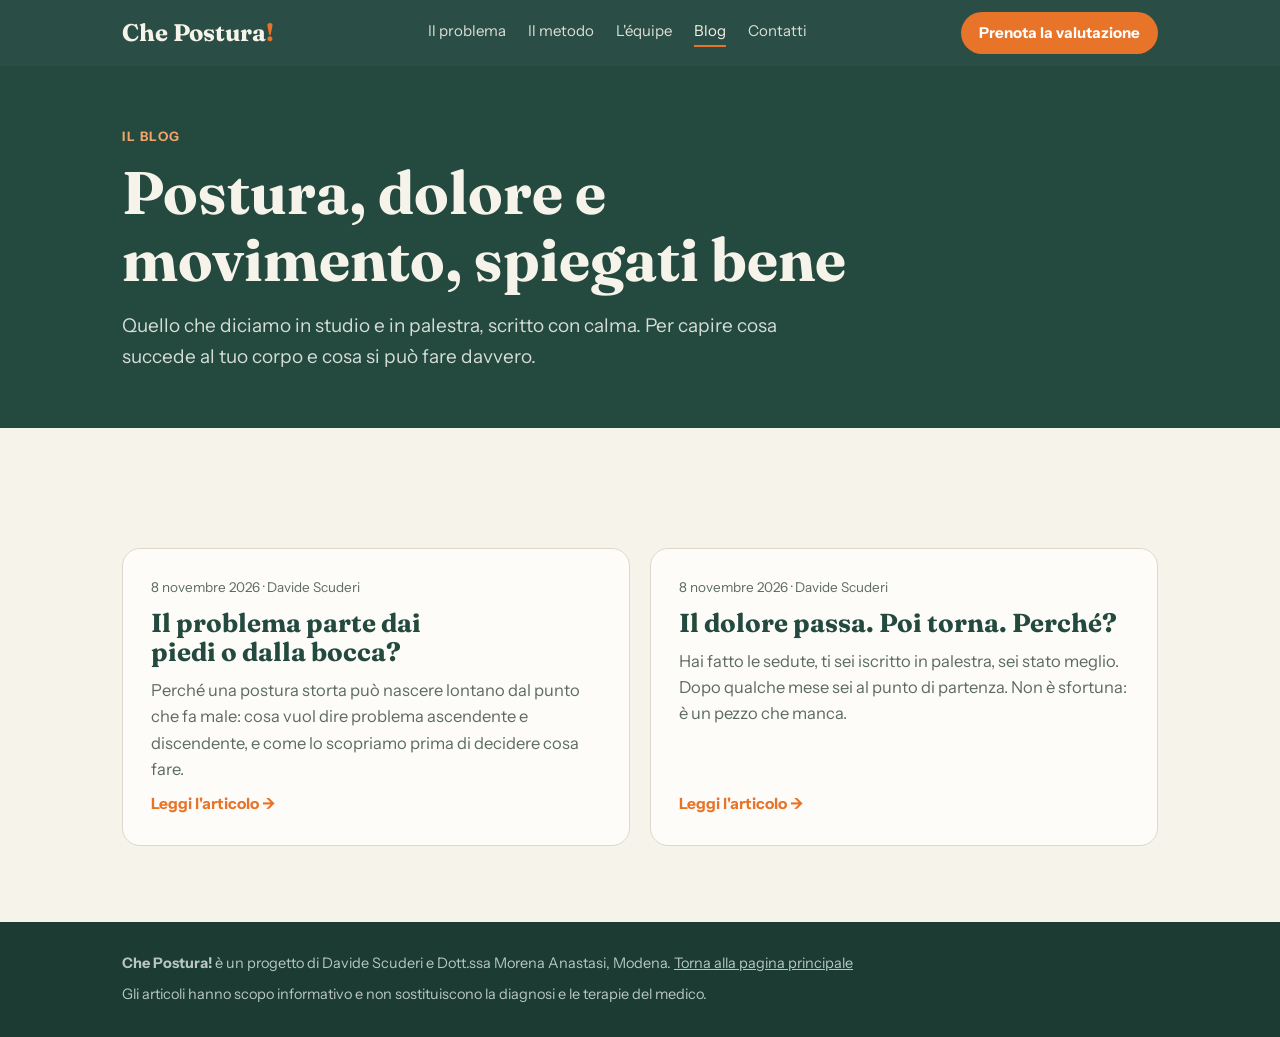
==== blog/index.html @ 0aff05c9 "Aggiungi il blog con i primi due articoli Pagina elenco in blog/, sezione «Dal blog» e voce di menu " ====
<!DOCTYPE html>
<html lang="it">
<head>
  <meta charset="UTF-8">
  <meta name="viewport" content="width=device-width, initial-scale=1">
  <title>Blog — Che Postura! Modena</title>
  <meta name="description" content="Articoli di Davide Scuderi e Morena Anastasi su postura, dolore che torna, esercizi su misura e lavoro d'équipe. Il blog di Che Postura!, Modena.">
  <link rel="canonical" href="https://davidemcb.github.io/che-postura/blog/">
  <link rel="preconnect" href="https://fonts.googleapis.com">
  <link rel="preconnect" href="https://fonts.gstatic.com" crossorigin>
  <link rel="stylesheet" href="https://fonts.googleapis.com/css2?family=Fraunces:opsz,wght@9..144,600;9..144,700&family=Instrument+Sans:wght@400;600;700&display=swap">
  <link rel="stylesheet" href="../stile.css">
</head>
<body>

<header class="testata">
  <div class="contenitore">
    <a class="marchio" href="../">Che Postura<span>!</span></a>
    <nav>
      <a href="../#problema">Il problema</a>
      <a href="../#metodo">Il metodo</a>
      <a href="../#equipe">L'équipe</a>
      <a class="attivo" href="./">Blog</a>
      <a href="../#contatti">Contatti</a>
    </nav>
    <a class="bottone" href="https://calendly.com/infokinesiologia/consulenza" target="_blank" rel="noopener">Prenota la valutazione</a>
  </div>
</header>

<main>
  <div class="blog-testa">
    <div class="contenitore">
      <div class="occhiello">Il blog</div>
      <h1>Postura, dolore e movimento, spiegati bene</h1>
      <p class="sotto">Quello che diciamo in studio e in palestra, scritto con calma. Per capire cosa succede al tuo corpo e cosa si può fare davvero.</p>
    </div>
  </div>

  <section>
    <div class="contenitore">
      <div class="articoli">

        <!-- Nuovi articoli: aggiungere una scheda in cima a questo elenco -->

        <a class="articolo-scheda" href="ascendente-o-discendente.html">
          <div class="meta">8 novembre 2026 · Davide Scuderi</div>
          <h2>Il problema parte dai piedi o dalla bocca?</h2>
          <p>Perché una postura storta può nascere lontano dal punto che fa male: cosa vuol dire problema ascendente e discendente, e come lo scopriamo prima di decidere cosa fare.</p>
          <span class="leggi">Leggi l'articolo</span>
        </a>

        <a class="articolo-scheda" href="perche-il-dolore-torna.html">
          <div class="meta">8 novembre 2026 · Davide Scuderi</div>
          <h2>Il dolore passa. Poi torna. Perché?</h2>
          <p>Hai fatto le sedute, ti sei iscritto in palestra, sei stato meglio. Dopo qualche mese sei al punto di partenza. Non è sfortuna: è un pezzo che manca.</p>
          <span class="leggi">Leggi l'articolo</span>
        </a>

      </div>
    </div>
  </section>
</main>

<footer>
  <div class="contenitore">
    <p><b>Che Postura!</b> è un progetto di Davide Scuderi e Dott.ssa Morena Anastasi, Modena. <a href="../">Torna alla pagina principale</a></p>
    <p>Gli articoli hanno scopo informativo e non sostituiscono la diagnosi e le terapie del medico.</p>
  </div>
</footer>

</body>
</html>
---- stile.css ----
:root {
  --verde: #2F5D51;
  --verde-scuro: #24493F;
  --arancio: #E8742A;
  --arancio-chiaro: #F2A46C;
  --crema: #F6F3EA;
  --carta: #FDFCF8;
  --sabbia: #ECE8DA;
  --inchiostro: #22302B;
  --tenue: #5C6B64;
  --linea: #DDD9C9;
  --rosso: #A6522E;
  --serif: 'Fraunces', Georgia, serif;
  --sans: 'Instrument Sans', 'Segoe UI', Arial, sans-serif;
}

* { margin: 0; padding: 0; box-sizing: border-box; }
html { scroll-behavior: smooth; }
body { font-family: var(--sans); font-size: 17px; line-height: 1.6; color: var(--inchiostro); background: var(--crema); }
img { max-width: 100%; display: block; }
a { color: inherit; }

.contenitore { max-width: 1080px; margin: 0 auto; padding: 0 22px; }
section { padding: 76px 0; }
.occhiello { font-size: 13px; font-weight: 700; letter-spacing: .12em; text-transform: uppercase; color: var(--arancio); }
h1, h2, h3 { font-family: var(--serif); font-weight: 700; line-height: 1.12; color: var(--verde-scuro); text-wrap: balance; }
h2 { font-size: clamp(30px, 4.4vw, 44px); margin-top: 10px; }
h3 { font-size: 22px; }
.sotto { font-size: 19px; color: var(--tenue); max-width: 720px; margin-top: 18px; }

.bottone { display: inline-block; background: var(--arancio); color: #fff; font-weight: 700; text-decoration: none; padding: 15px 26px; border-radius: 40px; font-size: 17px; }
.bottone:hover { background: #D56520; }
.bottone.chiaro { background: transparent; color: var(--crema); border: 2px solid rgba(246,243,234,.5); }
.bottone.chiaro:hover { background: rgba(246,243,234,.12); }
.bottone.verde { background: var(--verde-scuro); }
.bottone.verde:hover { background: var(--verde); }

/* ---------- testata ---------- */
.testata { position: sticky; top: 0; z-index: 10; background: rgba(36,73,63,.97); color: var(--crema); }
.testata .contenitore { display: flex; align-items: center; justify-content: space-between; gap: 18px; padding-top: 12px; padding-bottom: 12px; }
.marchio { font-family: var(--serif); font-weight: 700; font-size: 24px; text-decoration: none; color: var(--crema); white-space: nowrap; }
.marchio span { color: var(--arancio); }
.testata nav { display: flex; gap: 22px; font-size: 15px; }
.testata nav a { text-decoration: none; opacity: .88; }
.testata nav a:hover { opacity: 1; }
.testata .bottone { padding: 9px 18px; font-size: 15px; white-space: nowrap; }

/* ---------- apertura ---------- */
.apertura { background: var(--verde-scuro); color: var(--crema); padding: 70px 0 84px; }
.apertura .contenitore { display: grid; grid-template-columns: 1.15fr .85fr; gap: 54px; align-items: center; }
.apertura .occhiello { color: var(--arancio-chiaro); }
.apertura h1 { color: var(--crema); font-size: clamp(56px, 9vw, 104px); line-height: .98; margin-top: 14px; letter-spacing: -.01em; }
.apertura h1 span { color: var(--arancio); }
.apertura .promessa { font-family: var(--serif); font-weight: 600; font-size: clamp(24px, 3.2vw, 32px); line-height: 1.22; margin-top: 26px; }
.apertura .spiega { font-size: 19px; color: #D5DDD6; margin-top: 18px; max-width: 560px; }
.apertura .azioni { display: flex; flex-wrap: wrap; gap: 12px; margin-top: 30px; }
.apertura figure { position: relative; }
.apertura figure img { border-radius: 22px; width: 100%; aspect-ratio: 560 / 500; object-fit: cover; }
.somma { position: absolute; left: -18px; top: 24px; background: var(--arancio-chiaro); color: var(--verde-scuro); font-family: var(--serif); font-weight: 700; font-size: 26px; padding: 8px 22px 11px; border-radius: 40px; box-shadow: 0 10px 26px rgba(0,0,0,.25); }

/* ---------- il problema ---------- */
.giro { display: grid; grid-template-columns: repeat(4, 1fr); gap: 16px; margin-top: 40px; counter-reset: giro; }
.giro li { list-style: none; background: var(--carta); border: 1px solid var(--linea); border-radius: 16px; padding: 22px 20px; position: relative; }
.giro li::before { counter-increment: giro; content: counter(giro); font-family: var(--serif); font-weight: 700; font-size: 30px; color: var(--linea); display: block; line-height: 1; margin-bottom: 10px; }
.giro b { display: block; font-size: 17px; margin-bottom: 4px; }
.giro span { font-size: 15.5px; color: var(--tenue); line-height: 1.5; display: block; }
.esito { margin-top: 26px; background: var(--sabbia); border-left: 5px solid var(--rosso); border-radius: 0 16px 16px 0; padding: 24px 28px; }
.esito p { font-family: var(--serif); font-weight: 600; font-size: 23px; line-height: 1.3; color: var(--inchiostro); }
.esito small { display: block; font-family: var(--sans); font-weight: 400; font-size: 17px; color: var(--tenue); margin-top: 10px; line-height: 1.55; }

.equipe-manca { display: grid; grid-template-columns: 1fr 1fr; gap: 44px; align-items: start; }
.equipe-manca ul { list-style: none; margin-top: 8px; }
.equipe-manca li { position: relative; padding: 14px 0 14px 34px; border-bottom: 1px solid var(--linea); }
.equipe-manca li::before { content: '✕'; position: absolute; left: 0; top: 13px; color: var(--rosso); font-weight: 700; font-size: 19px; }
.scuro { background: var(--carta); }

/* ---------- metodo ---------- */
.passi { margin-top: 44px; display: grid; gap: 14px; }
.passo { display: grid; grid-template-columns: 64px 1fr 190px; gap: 22px; align-items: center; background: var(--carta); border: 1px solid var(--linea); border-radius: 18px; padding: 24px 26px; }
.passo .n { width: 56px; height: 56px; border-radius: 50%; background: var(--verde); color: #fff; font-family: var(--serif); font-weight: 700; font-size: 26px; display: flex; align-items: center; justify-content: center; }
.passo p { color: var(--tenue); margin-top: 6px; font-size: 16.5px; }
.passo .chi { font-size: 13px; font-weight: 700; letter-spacing: .08em; text-transform: uppercase; color: var(--arancio); text-align: right; }
.passo.insieme { background: var(--verde-scuro); border-color: var(--verde-scuro); }
.passo.insieme h3, .passo.insieme p { color: var(--crema); }
.passo.insieme p { opacity: .86; }
.passo.insieme .n { background: var(--arancio); }
.passo.insieme .chi { color: var(--arancio-chiaro); }

/* ---------- 1 + 1 = 3 ---------- */
.tre { background: var(--verde-scuro); color: var(--crema); }
.tre h2 { color: var(--crema); }
.tre .uguale { font-family: var(--serif); font-weight: 700; font-size: clamp(64px, 11vw, 124px); line-height: 1; letter-spacing: -.01em; }
.tre .uguale span { color: var(--arancio); }
.tre .sotto { color: #D5DDD6; }
.confronto { display: grid; grid-template-columns: 1fr 1fr; gap: 20px; margin-top: 40px; }
.confronto > div { border-radius: 18px; padding: 28px; }
.confronto .classico { background: rgba(246,243,234,.08); border: 1px solid rgba(246,243,234,.2); }
.confronto .nostro { background: var(--crema); color: var(--inchiostro); }
.confronto b.t { display: block; font-size: 13px; letter-spacing: .1em; text-transform: uppercase; margin-bottom: 12px; opacity: .8; }
.confronto .nostro b.t { font-family: var(--serif); font-size: 24px; letter-spacing: 0; text-transform: none; color: var(--verde-scuro); opacity: 1; }
.confronto ul { list-style: none; }
.confronto li { position: relative; padding: 9px 0 9px 30px; font-size: 16.5px; line-height: 1.45; }
.confronto li::before { position: absolute; left: 0; top: 8px; font-weight: 700; font-size: 18px; }
.confronto .classico li::before { content: '✕'; color: var(--arancio-chiaro); }
.confronto .nostro li::before { content: '✓'; color: var(--arancio); }

/* ---------- équipe ---------- */
.persone { display: grid; grid-template-columns: 1fr 1fr; gap: 20px; margin-top: 40px; }
.persona { background: var(--carta); border: 1px solid var(--linea); border-radius: 18px; padding: 28px; display: grid; grid-template-columns: 96px 1fr; gap: 20px; align-items: start; }
.persona img { width: 96px; height: 96px; border-radius: 50%; object-fit: cover; }
.persona .ruolo { font-size: 13px; font-weight: 700; letter-spacing: .08em; text-transform: uppercase; color: var(--arancio); }
.persona .titolo { font-size: 15px; color: var(--tenue); margin-top: 2px; }
.persona p { margin-top: 12px; font-size: 16.5px; }

.direzioni { display: grid; grid-template-columns: 1fr 1fr; gap: 20px; margin-top: 20px; }
.direzione { background: var(--sabbia); border-radius: 18px; padding: 28px; }
.direzione .freccia { font-family: var(--serif); font-weight: 700; font-size: 40px; line-height: 1; color: var(--arancio); }
.direzione h3 { margin-top: 10px; }
.direzione .quando { font-size: 13px; font-weight: 700; letter-spacing: .08em; text-transform: uppercase; color: var(--tenue); margin-top: 6px; }
.direzione p { margin-top: 12px; font-size: 16.5px; }
.catena { margin-top: 20px; font-size: 16.5px; color: var(--tenue); max-width: 760px; }

/* ---------- per chi ---------- */
.segni { list-style: none; display: grid; grid-template-columns: 1fr 1fr; gap: 12px 28px; margin-top: 34px; }
.segni li { position: relative; padding: 14px 0 14px 40px; border-bottom: 1px solid var(--linea); }
.segni li::before { content: '✓'; position: absolute; left: 0; top: 13px; width: 26px; height: 26px; border-radius: 50%; background: var(--verde); color: #fff; font-size: 15px; font-weight: 700; display: flex; align-items: center; justify-content: center; }

/* ---------- voci ---------- */
.voci { display: grid; grid-template-columns: 1fr 1fr; gap: 28px; margin-top: 36px; align-items: start; }
.voci-di { display: grid; gap: 14px; }
.voci-di .di { display: flex; align-items: center; gap: 14px; margin-bottom: 4px; }
.voci-di .di img { width: 60px; height: 60px; border-radius: 50%; object-fit: cover; }
.voci-di .di b { display: block; font-size: 18px; }
.voci-di .di span { font-size: 14.5px; color: var(--tenue); }
.voci-di .di .stelle { color: var(--arancio); }
.voci blockquote { background: var(--carta); border: 1px solid var(--linea); border-radius: 18px; padding: 26px; font-family: var(--serif); font-weight: 600; font-size: 18px; line-height: 1.38; }
.voci cite { display: block; font-family: var(--sans); font-style: normal; font-weight: 400; font-size: 14px; color: var(--tenue); margin-top: 14px; }
.stelle { color: var(--arancio); letter-spacing: .1em; }

/* ---------- contatti ---------- */
.contatti { background: var(--verde-scuro); color: var(--crema); }
.contatti h2 { color: var(--crema); }
.contatti .sotto { color: #D5DDD6; }
.recapiti { display: grid; grid-template-columns: 1fr 1fr; gap: 20px; margin-top: 40px; }
.recapito { background: var(--crema); color: var(--inchiostro); border-radius: 18px; padding: 30px; }
.recapito .ruolo { font-size: 13px; font-weight: 700; letter-spacing: .08em; text-transform: uppercase; color: var(--arancio); }
.recapito h3 { margin-top: 4px; }
.recapito .tel { font-family: var(--serif); font-weight: 700; font-size: 30px; color: var(--verde-scuro); text-decoration: none; display: block; margin-top: 12px; }
.recapito p { font-size: 16px; color: var(--tenue); margin-top: 6px; }
.recapito .azioni { display: flex; flex-wrap: wrap; gap: 10px; margin-top: 18px; }
.recapito .bottone { font-size: 16px; padding: 12px 20px; }

footer { background: #1B3B33; color: #B9C7C0; font-size: 14.5px; padding: 30px 0; }
footer p + p { margin-top: 8px; }

@media (max-width: 860px) {
  body { font-size: 16.5px; }
  section { padding: 56px 0; }
  .testata nav { display: none; }
  .apertura { padding: 46px 0 60px; }
  .apertura .contenitore, .equipe-manca, .confronto, .persone, .direzioni, .recapiti, .segni { grid-template-columns: 1fr; }
  .apertura .contenitore { gap: 34px; }
  .somma { left: 12px; top: 12px; font-size: 21px; }
  .giro { grid-template-columns: 1fr 1fr; }
  .voci { grid-template-columns: 1fr; }
  .passo { grid-template-columns: 52px 1fr; gap: 16px; padding: 20px; }
  .passo .n { width: 46px; height: 46px; font-size: 22px; }
  .passo .chi { grid-column: 2; text-align: left; margin-top: -8px; }
  .persona { grid-template-columns: 72px 1fr; padding: 22px; gap: 16px; }
  .persona img { width: 72px; height: 72px; }
}
@media (max-width: 480px) {
  .giro { grid-template-columns: 1fr; }
  .testata .bottone { padding: 8px 14px; font-size: 14px; }
}

/* ---------- blog ---------- */
.testata nav a.attivo { opacity: 1; border-bottom: 2px solid var(--arancio); padding-bottom: 2px; }
.blog-testa { background: var(--verde-scuro); color: var(--crema); padding: 60px 0 56px; }
.blog-testa .occhiello { color: var(--arancio-chiaro); }
.blog-testa h1 { color: var(--crema); font-size: clamp(38px, 6vw, 60px); margin-top: 12px; }
.blog-testa .sotto { color: #D5DDD6; }
.articoli { display: grid; grid-template-columns: 1fr 1fr; gap: 20px; margin-top: 44px; }
.articolo-scheda { background: var(--carta); border: 1px solid var(--linea); border-radius: 18px; padding: 28px; display: flex; flex-direction: column; gap: 10px; text-decoration: none; transition: transform .15s, box-shadow .15s; }
.articolo-scheda:hover { transform: translateY(-3px); box-shadow: 0 14px 30px rgba(36,73,63,.12); }
.articolo-scheda .meta { font-size: 13.5px; color: var(--tenue); }
.articolo-scheda h2 { font-size: 26px; margin-top: 0; }
.articolo-scheda p { color: var(--tenue); font-size: 16.5px; flex: 1; }
.articolo-scheda .leggi { color: var(--arancio); font-weight: 700; font-size: 15.5px; }
.articolo-scheda .leggi::after { content: ' →'; }

.articolo { padding: 60px 0 76px; }
.articolo .contenitore { max-width: 760px; }
.articolo .meta { font-size: 14.5px; color: var(--tenue); margin-top: 14px; display: flex; flex-wrap: wrap; gap: 6px 14px; align-items: center; }
.articolo .meta img { width: 36px; height: 36px; border-radius: 50%; object-fit: cover; }
.articolo h1 { font-size: clamp(34px, 5.2vw, 50px); margin-top: 12px; }
.articolo .apri { font-size: 20px; color: var(--tenue); margin-top: 22px; line-height: 1.5; }
.articolo .corpo { margin-top: 36px; }
.articolo .corpo h2 { font-size: clamp(26px, 3.4vw, 32px); margin-top: 44px; }
.articolo .corpo h3 { margin-top: 30px; }
.articolo .corpo p { margin-top: 18px; font-size: 18px; line-height: 1.7; }
.articolo .corpo ul, .articolo .corpo ol { margin-top: 18px; padding-left: 26px; font-size: 18px; line-height: 1.7; }
.articolo .corpo li + li { margin-top: 8px; }
.articolo .corpo .nota { margin-top: 28px; background: var(--sabbia); border-left: 5px solid var(--arancio); border-radius: 0 16px 16px 0; padding: 22px 26px; }
.articolo .corpo .nota p { margin-top: 0; font-size: 17px; }
.articolo .corpo .nota p + p { margin-top: 10px; }
.articolo .corpo .esempio { margin-top: 28px; background: var(--carta); border: 1px solid var(--linea); border-radius: 18px; padding: 24px 28px; }
.articolo .corpo .esempio .occhiello { margin-bottom: 8px; }
.articolo .corpo .esempio p { margin-top: 10px; font-size: 17px; }
.articolo .chiusura { margin-top: 52px; background: var(--verde-scuro); color: var(--crema); border-radius: 18px; padding: 32px; }
.articolo .chiusura h2 { color: var(--crema); font-size: 28px; margin-top: 4px; }
.articolo .chiusura p { color: #D5DDD6; margin-top: 12px; font-size: 17px; }
.articolo .chiusura .azioni { display: flex; flex-wrap: wrap; gap: 12px; margin-top: 22px; }
.articolo .autore { margin-top: 36px; display: grid; grid-template-columns: 72px 1fr; gap: 18px; align-items: center; border-top: 1px solid var(--linea); padding-top: 28px; }
.articolo .autore img { width: 72px; height: 72px; border-radius: 50%; object-fit: cover; }
.articolo .autore b { font-family: var(--serif); font-size: 19px; color: var(--verde-scuro); display: block; }
.articolo .autore span { font-size: 15px; color: var(--tenue); }
.articolo .torna { display: inline-block; margin-top: 30px; color: var(--verde); font-weight: 600; text-decoration: none; }
.articolo .torna:hover { text-decoration: underline; }
.articolo .avviso { margin-top: 28px; font-size: 14.5px; color: var(--tenue); }

@media (max-width: 860px) {
  .articoli { grid-template-columns: 1fr; }
  .articolo { padding: 44px 0 60px; }
  .articolo .corpo p, .articolo .corpo ul, .articolo .corpo ol { font-size: 17px; }
}
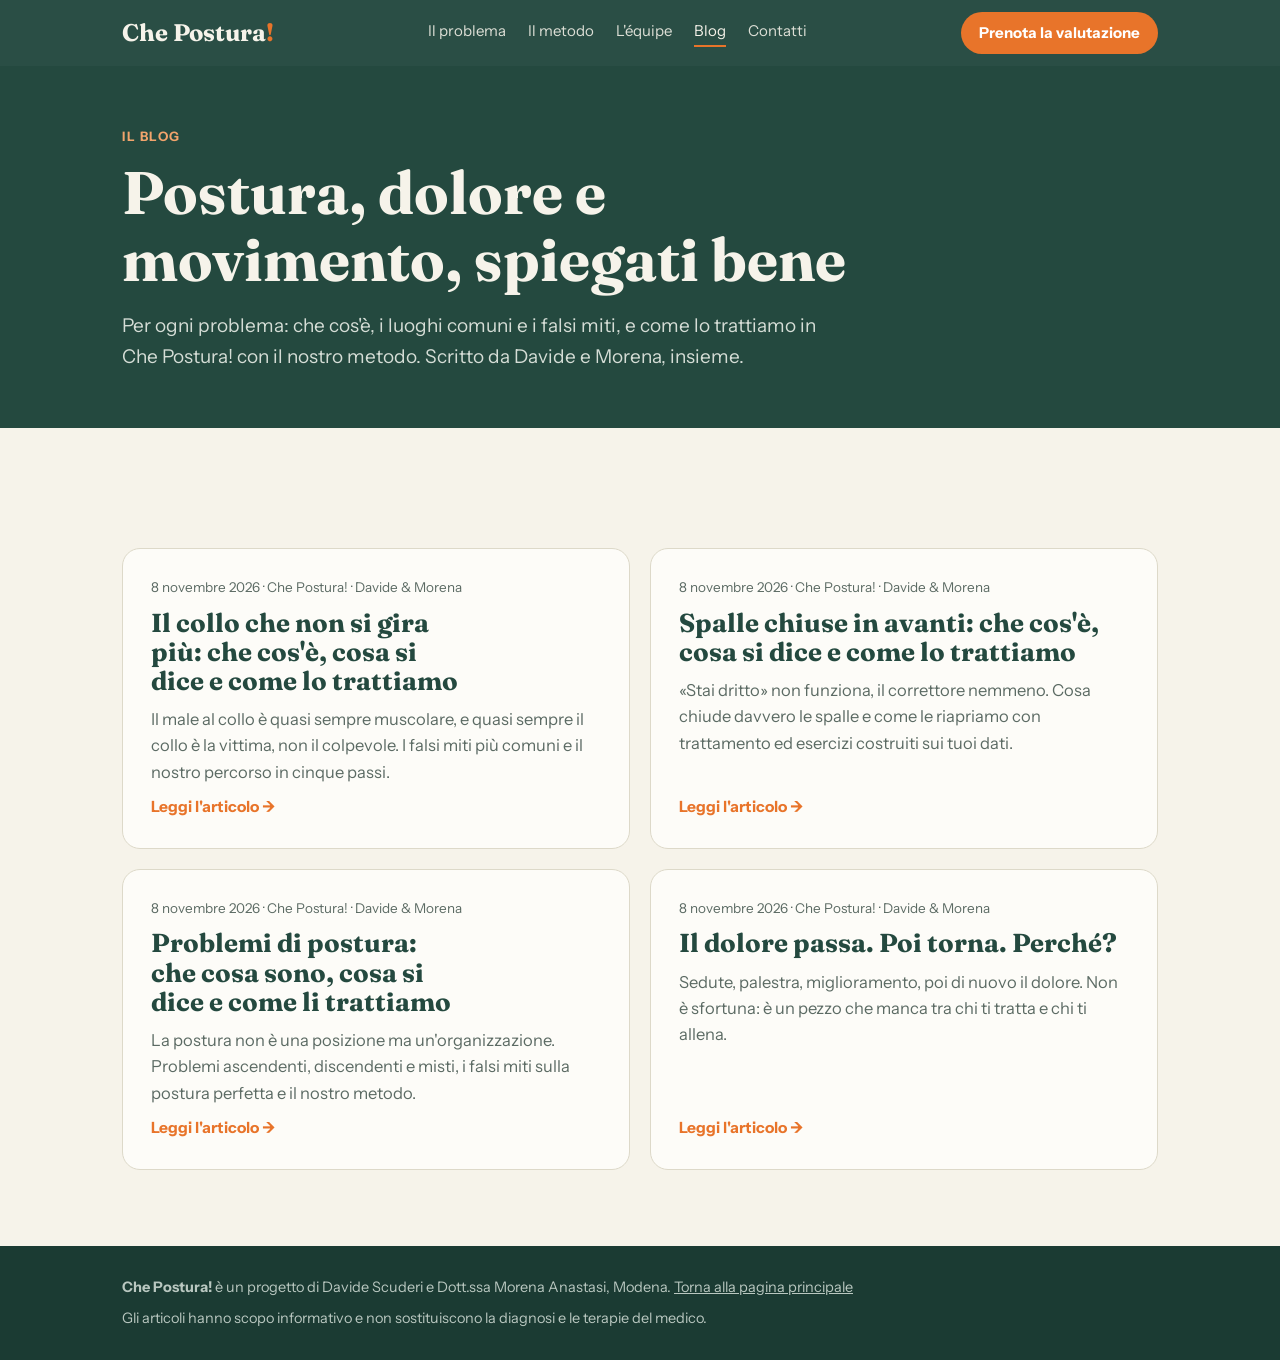
==== commit cf3db82b: "Blog firmato Che Postura! Davide & Morena, con scaletta fissa Ogni articolo: che cos'è, luoghi comun" ====
--- a/blog/index.html
+++ b/blog/index.html
@@ -4,7 +4,7 @@
   <meta charset="UTF-8">
   <meta name="viewport" content="width=device-width, initial-scale=1">
   <title>Blog — Che Postura! Modena</title>
-  <meta name="description" content="Articoli di Davide Scuderi e Morena Anastasi su postura, dolore che torna, esercizi su misura e lavoro d'équipe. Il blog di Che Postura!, Modena.">
+  <meta name="description" content="Male al collo, spalle chiuse, problemi di postura: che cosa sono, i falsi miti e come li trattiamo in Che Postura! con il nostro metodo. Il blog di Davide e Morena, Modena.">
   <link rel="canonical" href="https://davidemcb.github.io/che-postura/blog/">
   <link rel="preconnect" href="https://fonts.googleapis.com">
   <link rel="preconnect" href="https://fonts.gstatic.com" crossorigin>
@@ -32,7 +32,7 @@
     <div class="contenitore">
       <div class="occhiello">Il blog</div>
       <h1>Postura, dolore e movimento, spiegati bene</h1>
-      <p class="sotto">Quello che diciamo in studio e in palestra, scritto con calma. Per capire cosa succede al tuo corpo e cosa si può fare davvero.</p>
+      <p class="sotto">Per ogni problema: che cos'è, i luoghi comuni e i falsi miti, e come lo trattiamo in Che Postura! con il nostro metodo. Scritto da Davide e Morena, insieme.</p>
     </div>
   </div>
 
@@ -42,17 +42,31 @@
 
         <!-- Nuovi articoli: aggiungere una scheda in cima a questo elenco -->
 
-        <a class="articolo-scheda" href="ascendente-o-discendente.html">
-          <div class="meta">8 novembre 2026 · Davide Scuderi</div>
-          <h2>Il problema parte dai piedi o dalla bocca?</h2>
-          <p>Perché una postura storta può nascere lontano dal punto che fa male: cosa vuol dire problema ascendente e discendente, e come lo scopriamo prima di decidere cosa fare.</p>
+        <a class="articolo-scheda" href="male-al-collo.html">
+          <div class="meta">8 novembre 2026 · Che Postura! · Davide &amp; Morena</div>
+          <h2>Il collo che non si gira più: che cos'è, cosa si dice e come lo trattiamo</h2>
+          <p>Il male al collo è quasi sempre muscolare, e quasi sempre il collo è la vittima, non il colpevole. I falsi miti più comuni e il nostro percorso in cinque passi.</p>
+          <span class="leggi">Leggi l'articolo</span>
+        </a>
+
+        <a class="articolo-scheda" href="spalle-chiuse.html">
+          <div class="meta">8 novembre 2026 · Che Postura! · Davide &amp; Morena</div>
+          <h2>Spalle chiuse in avanti: che cos'è, cosa si dice e come lo trattiamo</h2>
+          <p>«Stai dritto» non funziona, il correttore nemmeno. Cosa chiude davvero le spalle e come le riapriamo con trattamento ed esercizi costruiti sui tuoi dati.</p>
+          <span class="leggi">Leggi l'articolo</span>
+        </a>
+
+        <a class="articolo-scheda" href="problematiche-posturali.html">
+          <div class="meta">8 novembre 2026 · Che Postura! · Davide &amp; Morena</div>
+          <h2>Problemi di postura: che cosa sono, cosa si dice e come li trattiamo</h2>
+          <p>La postura non è una posizione ma un'organizzazione. Problemi ascendenti, discendenti e misti, i falsi miti sulla postura perfetta e il nostro metodo.</p>
           <span class="leggi">Leggi l'articolo</span>
         </a>
 
         <a class="articolo-scheda" href="perche-il-dolore-torna.html">
-          <div class="meta">8 novembre 2026 · Davide Scuderi</div>
+          <div class="meta">8 novembre 2026 · Che Postura! · Davide &amp; Morena</div>
           <h2>Il dolore passa. Poi torna. Perché?</h2>
-          <p>Hai fatto le sedute, ti sei iscritto in palestra, sei stato meglio. Dopo qualche mese sei al punto di partenza. Non è sfortuna: è un pezzo che manca.</p>
+          <p>Sedute, palestra, miglioramento, poi di nuovo il dolore. Non è sfortuna: è un pezzo che manca tra chi ti tratta e chi ti allena.</p>
           <span class="leggi">Leggi l'articolo</span>
         </a>
 
--- a/stile.css
+++ b/stile.css
@@ -224,3 +224,24 @@
   .articolo { padding: 44px 0 60px; }
   .articolo .corpo p, .articolo .corpo ul, .articolo .corpo ol { font-size: 17px; }
 }
+
+/* ---------- blog: firma doppia e falsi miti ---------- */
+.articolo .autore.doppio { grid-template-columns: 112px 1fr; }
+.articolo .autore .foto { display: flex; }
+.articolo .autore .foto img { width: 64px; height: 64px; border: 3px solid var(--crema); }
+.articolo .autore .foto img + img { margin-left: -16px; }
+.articolo .meta .foto { display: flex; }
+.articolo .meta .foto img + img { margin-left: -10px; border: 2px solid var(--crema); }
+.miti { display: grid; gap: 14px; margin-top: 22px; }
+.mito { background: var(--carta); border: 1px solid var(--linea); border-radius: 18px; padding: 22px 26px; }
+.mito .dice { display: block; font-family: var(--serif); font-weight: 600; font-size: 20px; line-height: 1.3; color: var(--rosso); }
+.mito .dice::before { content: '✕  '; font-family: var(--sans); font-weight: 700; }
+.mito p { margin-top: 10px !important; font-size: 17px !important; }
+.mito p b { color: var(--verde-scuro); }
+.articolo .passi { margin-top: 26px; }
+.articolo .passo h3 { margin-top: 0; }
+.articolo .passo p { margin-top: 6px; font-size: 16.5px; line-height: 1.55; }
+@media (max-width: 860px) {
+  .articolo .autore.doppio { grid-template-columns: 96px 1fr; }
+  .articolo .autore .foto img { width: 54px; height: 54px; }
+}
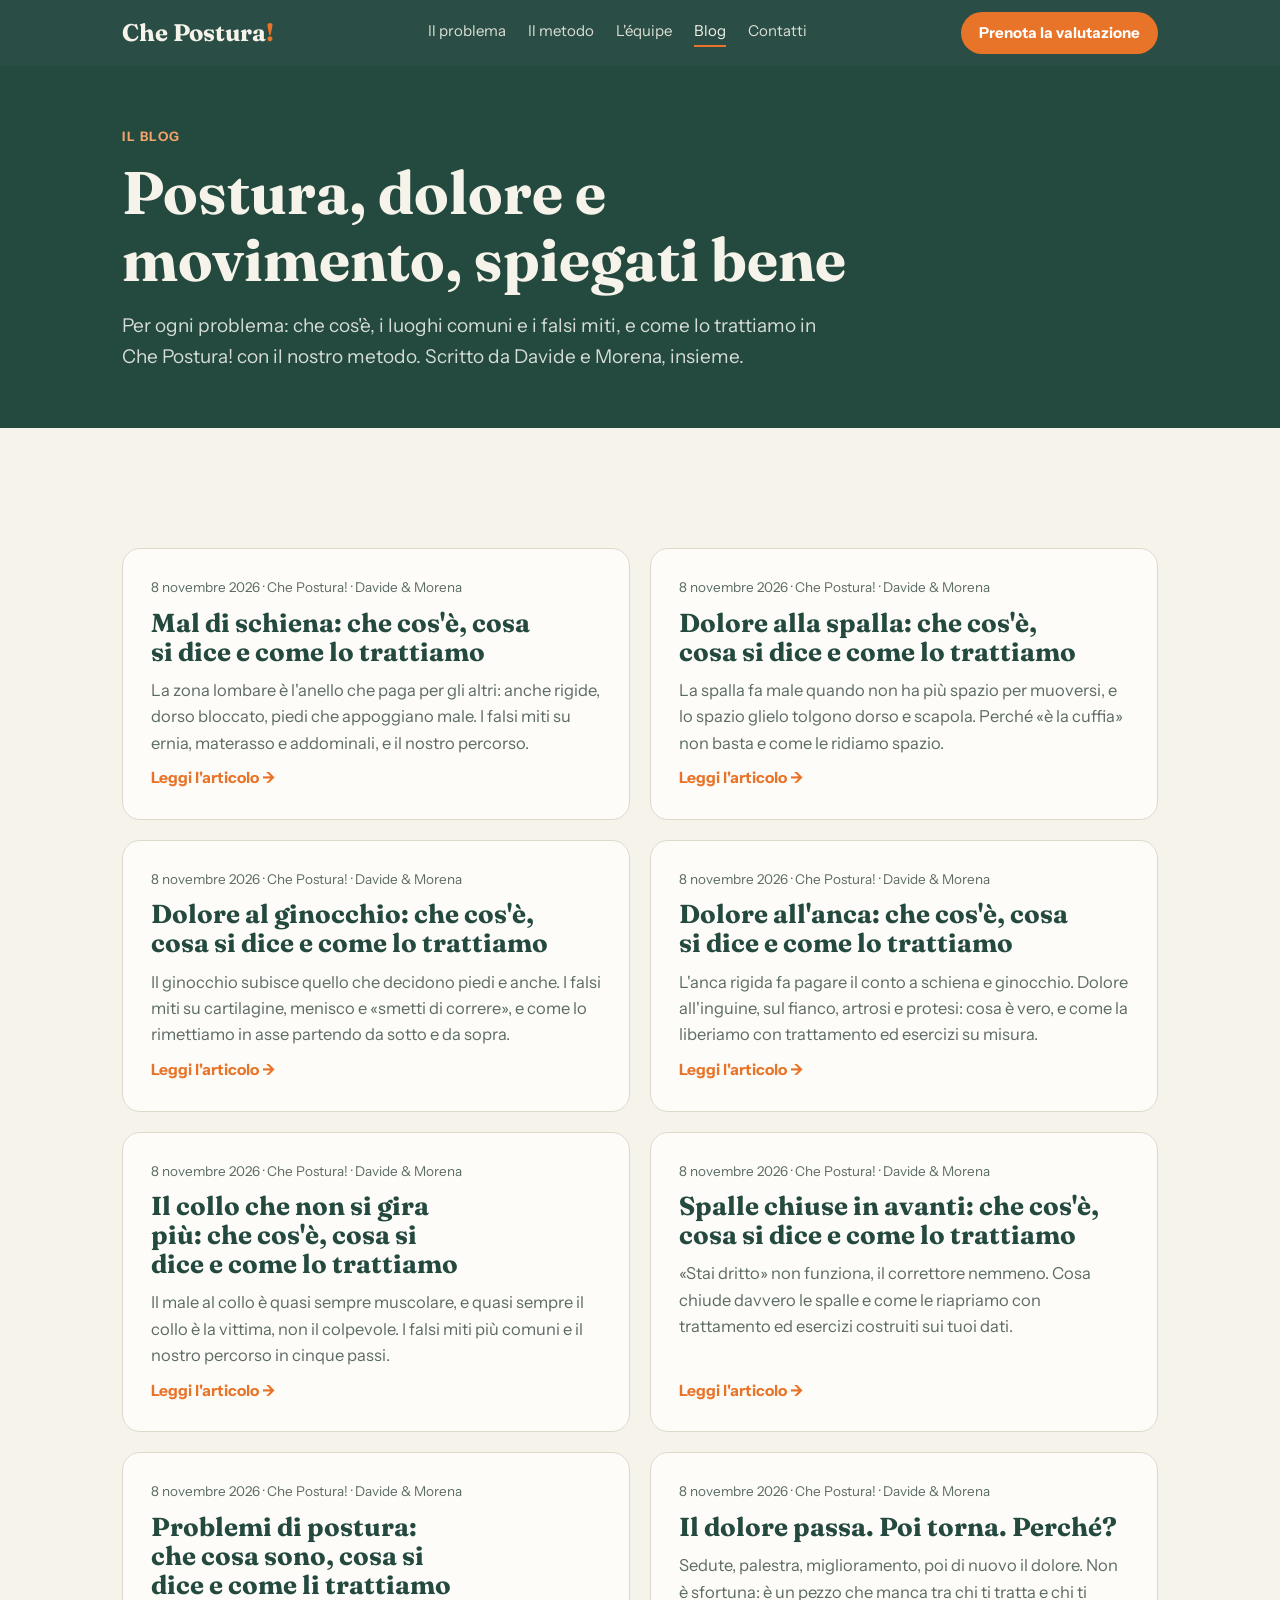
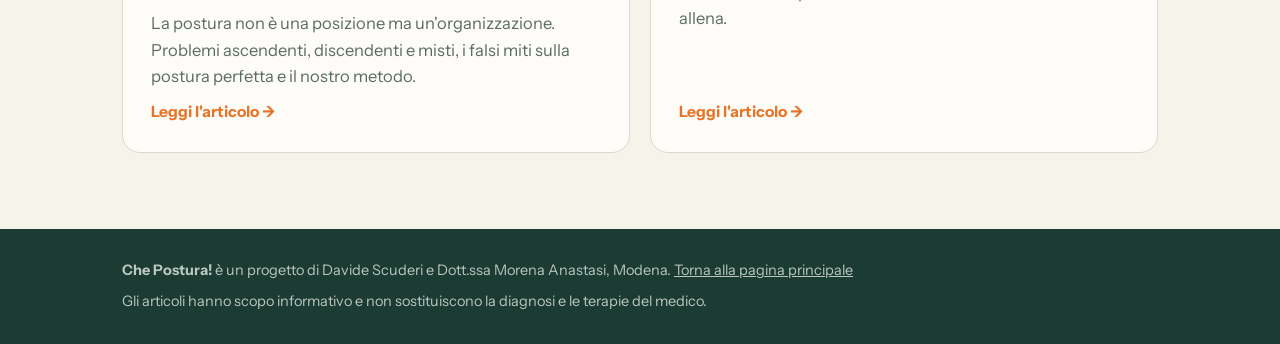
==== commit c7a94a43: "Quattro articoli: mal di schiena, spalla, ginocchio, anca Stessa scaletta: che cos'è, falsi miti, co" ====
--- a/blog/index.html
+++ b/blog/index.html
@@ -42,6 +42,34 @@
 
         <!-- Nuovi articoli: aggiungere una scheda in cima a questo elenco -->
 
+        <a class="articolo-scheda" href="mal-di-schiena.html">
+          <div class="meta">8 novembre 2026 · Che Postura! · Davide &amp; Morena</div>
+          <h2>Mal di schiena: che cos'è, cosa si dice e come lo trattiamo</h2>
+          <p>La zona lombare è l'anello che paga per gli altri: anche rigide, dorso bloccato, piedi che appoggiano male. I falsi miti su ernia, materasso e addominali, e il nostro percorso.</p>
+          <span class="leggi">Leggi l'articolo</span>
+        </a>
+
+        <a class="articolo-scheda" href="dolore-alla-spalla.html">
+          <div class="meta">8 novembre 2026 · Che Postura! · Davide &amp; Morena</div>
+          <h2>Dolore alla spalla: che cos'è, cosa si dice e come lo trattiamo</h2>
+          <p>La spalla fa male quando non ha più spazio per muoversi, e lo spazio glielo tolgono dorso e scapola. Perché «è la cuffia» non basta e come le ridiamo spazio.</p>
+          <span class="leggi">Leggi l'articolo</span>
+        </a>
+
+        <a class="articolo-scheda" href="dolore-al-ginocchio.html">
+          <div class="meta">8 novembre 2026 · Che Postura! · Davide &amp; Morena</div>
+          <h2>Dolore al ginocchio: che cos'è, cosa si dice e come lo trattiamo</h2>
+          <p>Il ginocchio subisce quello che decidono piedi e anche. I falsi miti su cartilagine, menisco e «smetti di correre», e come lo rimettiamo in asse partendo da sotto e da sopra.</p>
+          <span class="leggi">Leggi l'articolo</span>
+        </a>
+
+        <a class="articolo-scheda" href="dolore-all-anca.html">
+          <div class="meta">8 novembre 2026 · Che Postura! · Davide &amp; Morena</div>
+          <h2>Dolore all'anca: che cos'è, cosa si dice e come lo trattiamo</h2>
+          <p>L'anca rigida fa pagare il conto a schiena e ginocchio. Dolore all'inguine, sul fianco, artrosi e protesi: cosa è vero, e come la liberiamo con trattamento ed esercizi su misura.</p>
+          <span class="leggi">Leggi l'articolo</span>
+        </a>
+
         <a class="articolo-scheda" href="male-al-collo.html">
           <div class="meta">8 novembre 2026 · Che Postura! · Davide &amp; Morena</div>
           <h2>Il collo che non si gira più: che cos'è, cosa si dice e come lo trattiamo</h2>
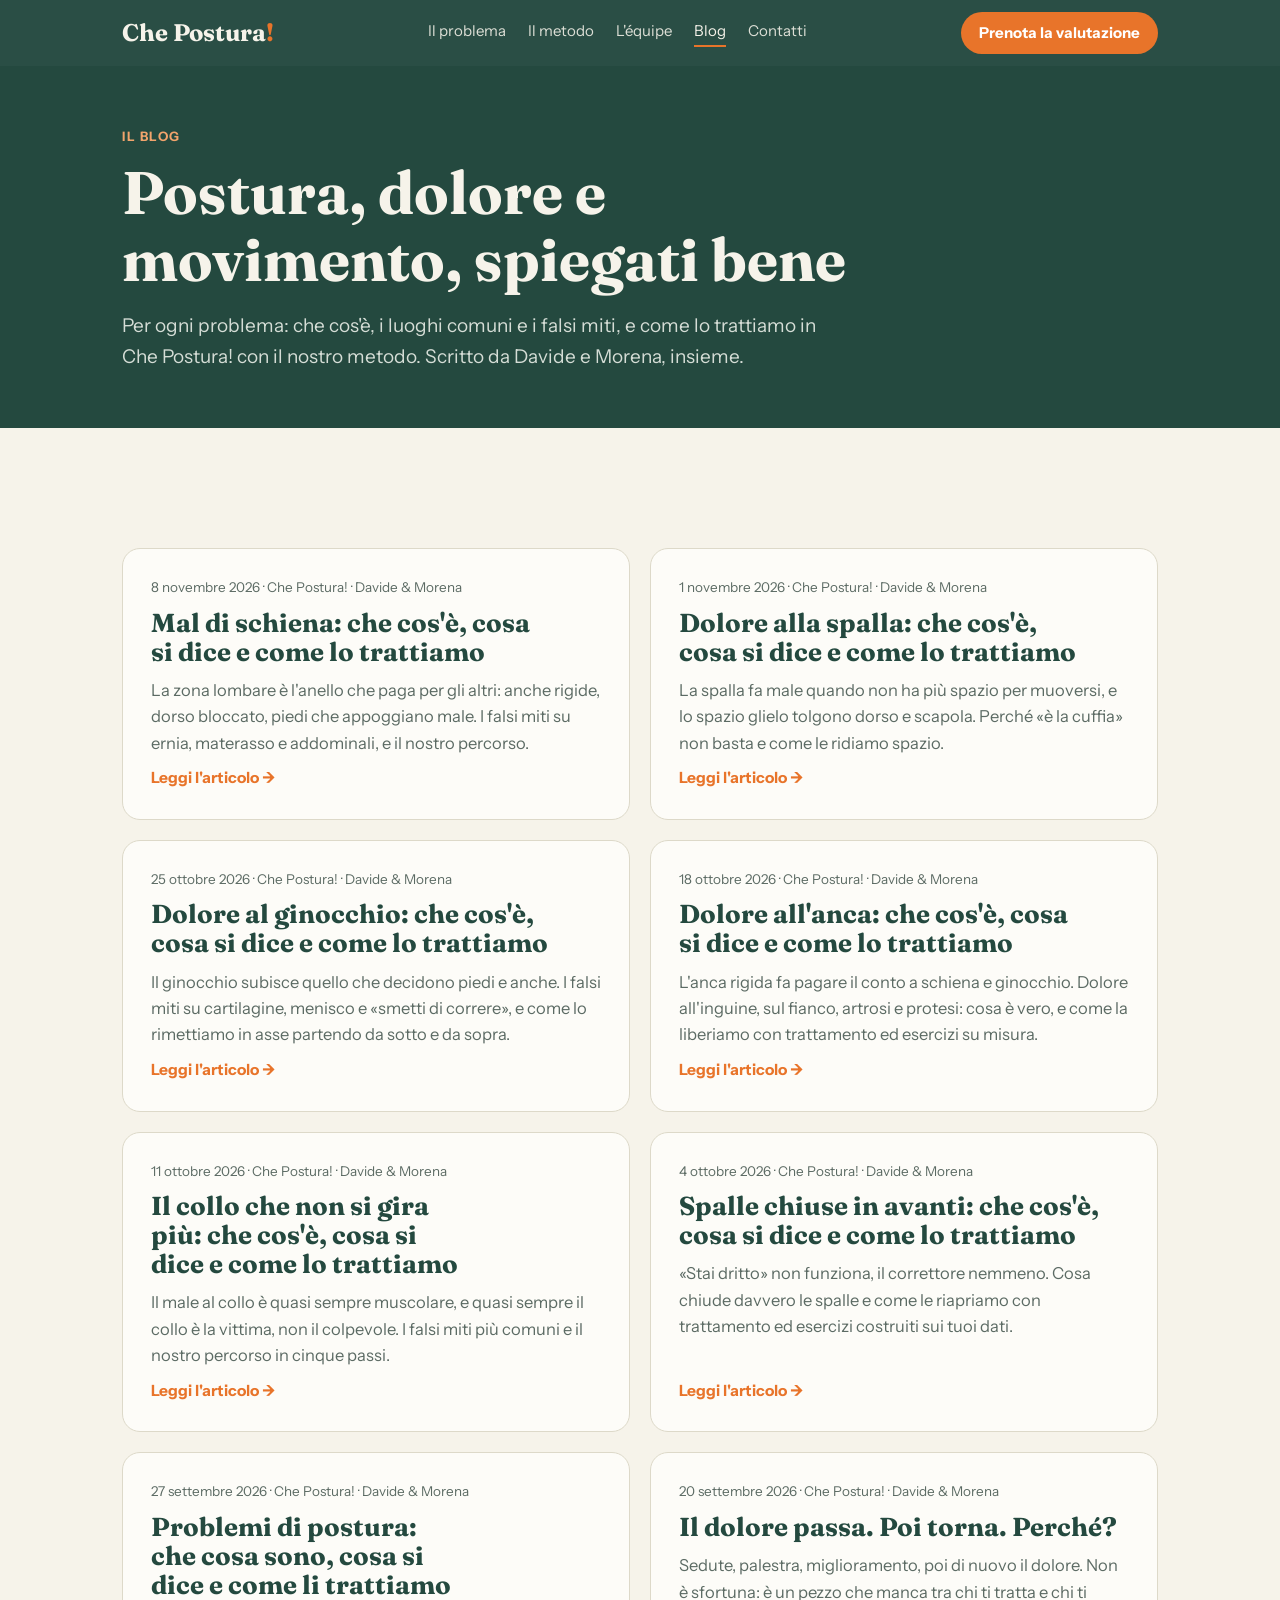
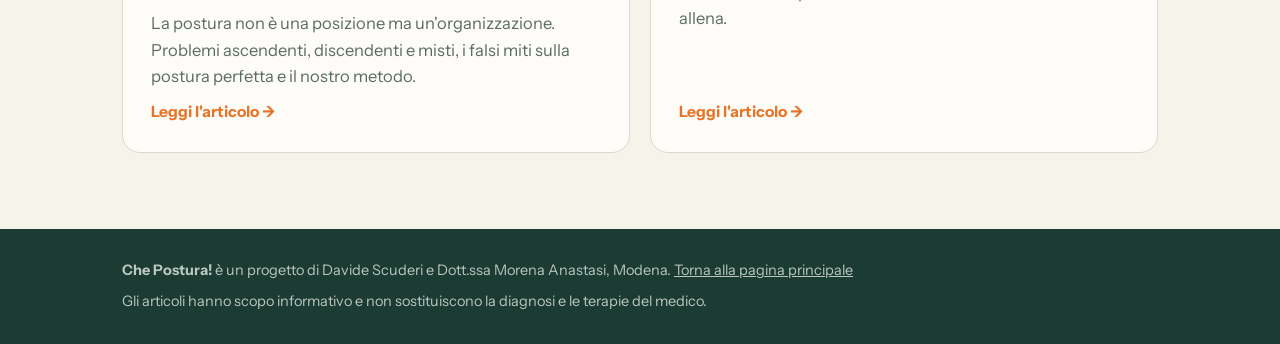
==== commit b2e63016: "Date degli articoli: uno a settimana, a ritroso dall'8 novembre Co-Authored-By: Claude Fable 5.1 <no" ====
--- a/blog/index.html
+++ b/blog/index.html
@@ -50,49 +50,49 @@
         </a>
 
         <a class="articolo-scheda" href="dolore-alla-spalla.html">
-          <div class="meta">8 novembre 2026 · Che Postura! · Davide &amp; Morena</div>
+          <div class="meta">1 novembre 2026 · Che Postura! · Davide &amp; Morena</div>
           <h2>Dolore alla spalla: che cos'è, cosa si dice e come lo trattiamo</h2>
           <p>La spalla fa male quando non ha più spazio per muoversi, e lo spazio glielo tolgono dorso e scapola. Perché «è la cuffia» non basta e come le ridiamo spazio.</p>
           <span class="leggi">Leggi l'articolo</span>
         </a>
 
         <a class="articolo-scheda" href="dolore-al-ginocchio.html">
-          <div class="meta">8 novembre 2026 · Che Postura! · Davide &amp; Morena</div>
+          <div class="meta">25 ottobre 2026 · Che Postura! · Davide &amp; Morena</div>
           <h2>Dolore al ginocchio: che cos'è, cosa si dice e come lo trattiamo</h2>
           <p>Il ginocchio subisce quello che decidono piedi e anche. I falsi miti su cartilagine, menisco e «smetti di correre», e come lo rimettiamo in asse partendo da sotto e da sopra.</p>
           <span class="leggi">Leggi l'articolo</span>
         </a>
 
         <a class="articolo-scheda" href="dolore-all-anca.html">
-          <div class="meta">8 novembre 2026 · Che Postura! · Davide &amp; Morena</div>
+          <div class="meta">18 ottobre 2026 · Che Postura! · Davide &amp; Morena</div>
           <h2>Dolore all'anca: che cos'è, cosa si dice e come lo trattiamo</h2>
           <p>L'anca rigida fa pagare il conto a schiena e ginocchio. Dolore all'inguine, sul fianco, artrosi e protesi: cosa è vero, e come la liberiamo con trattamento ed esercizi su misura.</p>
           <span class="leggi">Leggi l'articolo</span>
         </a>
 
         <a class="articolo-scheda" href="male-al-collo.html">
-          <div class="meta">8 novembre 2026 · Che Postura! · Davide &amp; Morena</div>
+          <div class="meta">11 ottobre 2026 · Che Postura! · Davide &amp; Morena</div>
           <h2>Il collo che non si gira più: che cos'è, cosa si dice e come lo trattiamo</h2>
           <p>Il male al collo è quasi sempre muscolare, e quasi sempre il collo è la vittima, non il colpevole. I falsi miti più comuni e il nostro percorso in cinque passi.</p>
           <span class="leggi">Leggi l'articolo</span>
         </a>
 
         <a class="articolo-scheda" href="spalle-chiuse.html">
-          <div class="meta">8 novembre 2026 · Che Postura! · Davide &amp; Morena</div>
+          <div class="meta">4 ottobre 2026 · Che Postura! · Davide &amp; Morena</div>
           <h2>Spalle chiuse in avanti: che cos'è, cosa si dice e come lo trattiamo</h2>
           <p>«Stai dritto» non funziona, il correttore nemmeno. Cosa chiude davvero le spalle e come le riapriamo con trattamento ed esercizi costruiti sui tuoi dati.</p>
           <span class="leggi">Leggi l'articolo</span>
         </a>
 
         <a class="articolo-scheda" href="problematiche-posturali.html">
-          <div class="meta">8 novembre 2026 · Che Postura! · Davide &amp; Morena</div>
+          <div class="meta">27 settembre 2026 · Che Postura! · Davide &amp; Morena</div>
           <h2>Problemi di postura: che cosa sono, cosa si dice e come li trattiamo</h2>
           <p>La postura non è una posizione ma un'organizzazione. Problemi ascendenti, discendenti e misti, i falsi miti sulla postura perfetta e il nostro metodo.</p>
           <span class="leggi">Leggi l'articolo</span>
         </a>
 
         <a class="articolo-scheda" href="perche-il-dolore-torna.html">
-          <div class="meta">8 novembre 2026 · Che Postura! · Davide &amp; Morena</div>
+          <div class="meta">20 settembre 2026 · Che Postura! · Davide &amp; Morena</div>
           <h2>Il dolore passa. Poi torna. Perché?</h2>
           <p>Sedute, palestra, miglioramento, poi di nuovo il dolore. Non è sfortuna: è un pezzo che manca tra chi ti tratta e chi ti allena.</p>
           <span class="leggi">Leggi l'articolo</span>
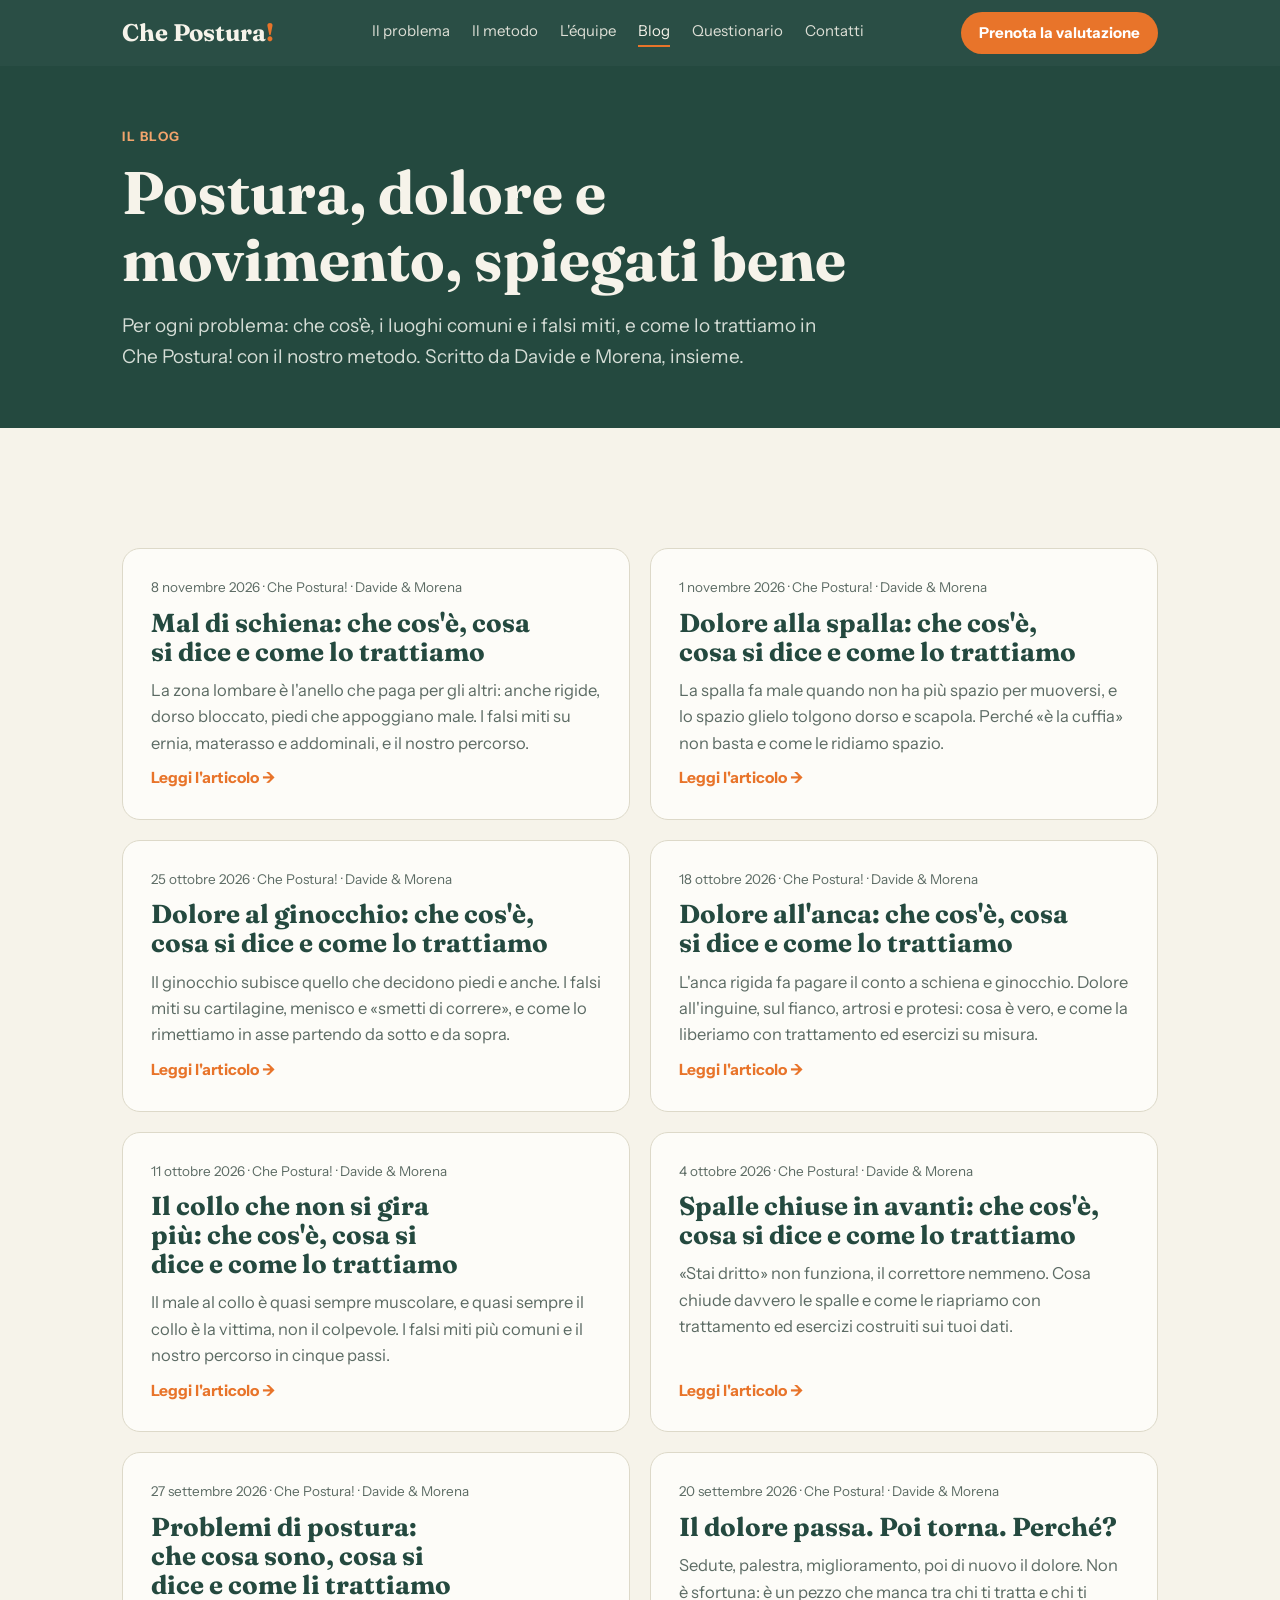
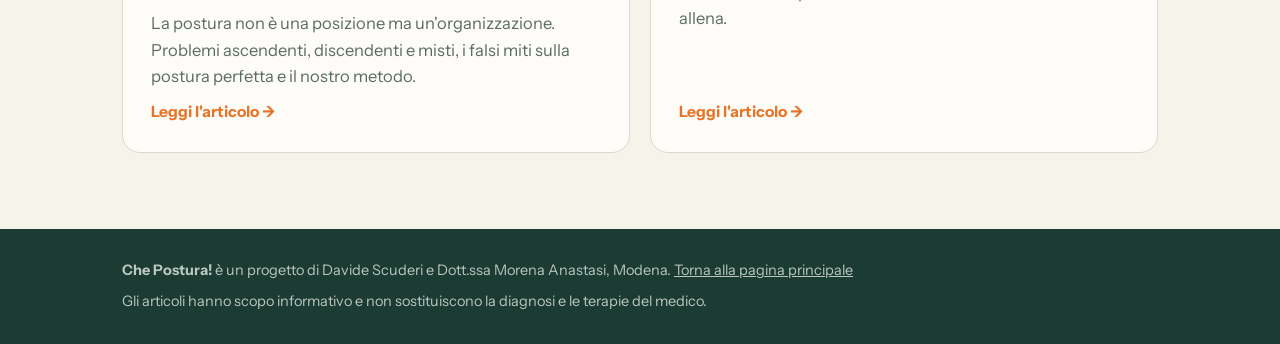
==== commit c1329d45: "Blog: voce Questionario nel menu Co-Authored-By: Claude Fable 5.1 <noreply@anthropic.com> Claude-Ses" ====
--- a/blog/index.html
+++ b/blog/index.html
@@ -21,6 +21,7 @@
       <a href="../#metodo">Il metodo</a>
       <a href="../#equipe">L'équipe</a>
       <a class="attivo" href="./">Blog</a>
+      <a href="../questionario/">Questionario</a>
       <a href="../#contatti">Contatti</a>
     </nav>
     <a class="bottone" href="https://calendly.com/infokinesiologia/consulenza" target="_blank" rel="noopener">Prenota la valutazione</a>
